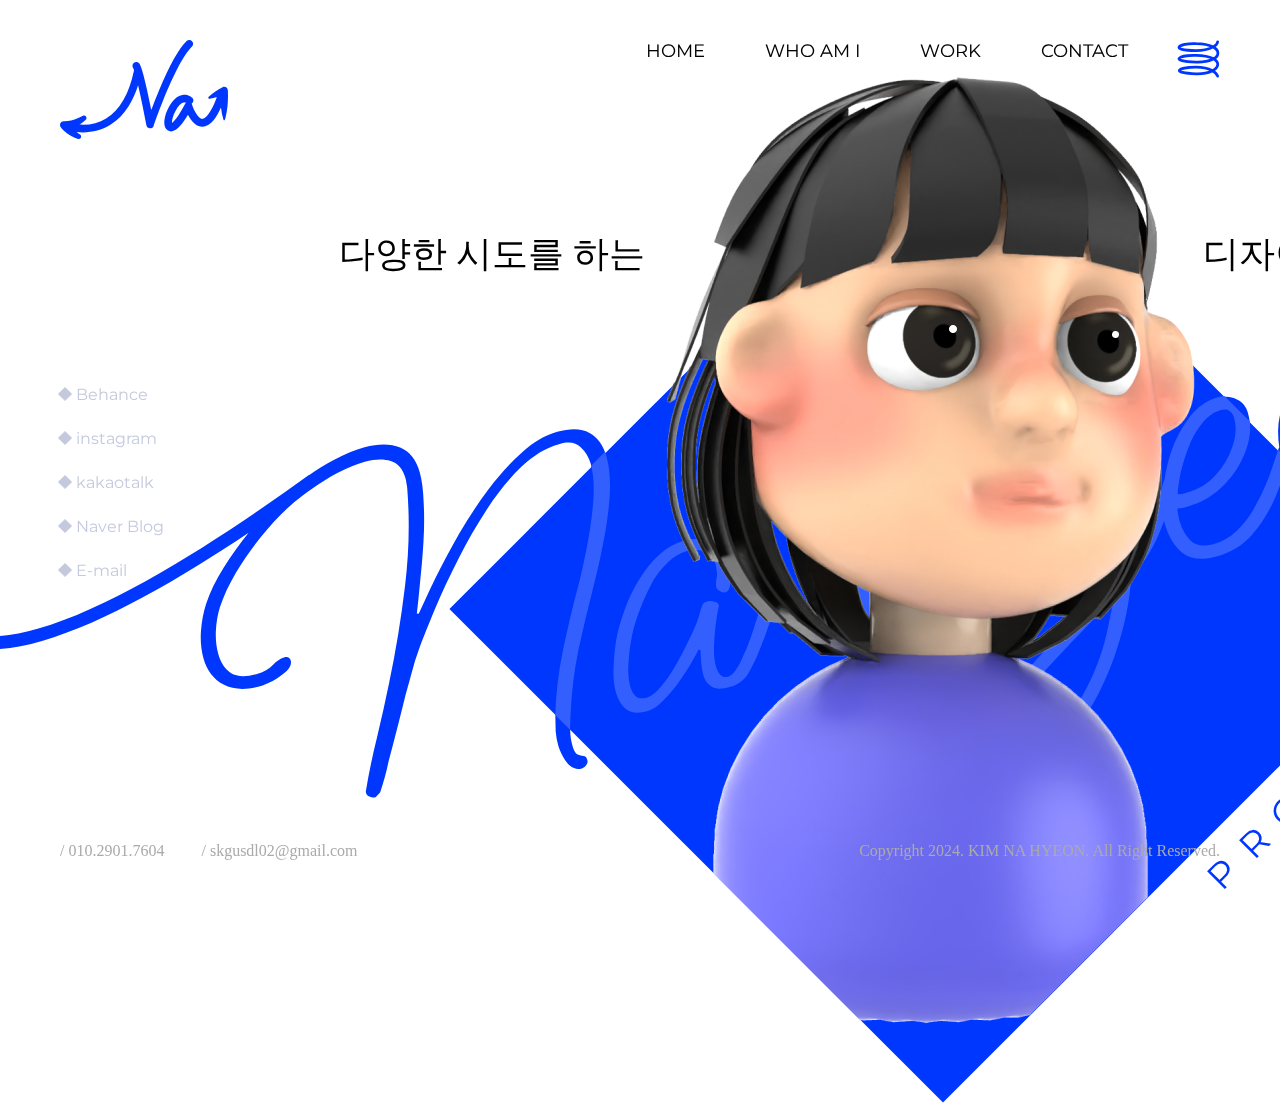
==== index.html @ 56dc8366 "Add files via upload" ====
<html lang="en">
<head>
    <meta charset="UTF-8">
    <meta name="viewport" content="width=device-width, initial-scale=1.0">
    
    <meta name="title" content="김나현-UIUX 디자인 포트폴리오">
    <meta name="description" content="디자이너 김나현입니다.">
    <meta name="author" content="김나현 KIM NA HYEON">
    <meta name="content-language" content="kr">
    <meta name="format-detection" content="telephone=no">

    <meta property="og:image" content="images/logo.png">
    <meta property="og:image:width" content="400">
    <meta property="og:image:height" content="300">
    <meta property="og:title" content="김나현-UIUX 디자인 포트폴리오">
    <meta property="og:description" content="디자이너 김나현입니다.">

    <title>Na hyeon's Portfolio</title>
    <link rel="shortcut icon" href="img/common/shortcut icon.png" type="image/x-icon">
    
    <!-- css -->
    <link href="https://unpkg.com/aos@2.3.1/dist/aos.css" rel="stylesheet">
    <link rel="stylesheet" href="css/basic.css">
    <link rel="stylesheet" href="css/common.css">
    <link rel="stylesheet" href="css/home.css">

    <!-- FONT : Montserrat-->
    <link rel="preconnect" href="https://fonts.googleapis.com">
    <link rel="preconnect" href="https://fonts.gstatic.com" crossorigin>
    <link href="https://fonts.googleapis.com/css2?family=Montserrat:ital,wght@0,100..900;1,100..900&display=swap" rel="stylesheet">

    <!-- FONT : Pretendard : css -->

    <!-- js -->
    <script src="js/jquery-3.7.1.min.js"></script>
    <script src="https://unpkg.com/aos@2.3.1/dist/aos.js"></script>
    <script src="js/common.js"></script>
    <script src="js/home.js"></script>

</head>
<body>
    <!-- AOS -->
    <script>
        AOS.init();
    </script>

    <!-- GNB -->
    <div class="gnb">
        <div class="logo">
            <a href="index.html">
                <img src="img/common/LOGO_GNB.svg" alt="logo">
            </a>
        </div>
        <div class="menu">
            <ul class="gnb-menu">
                <li><a href="HOME.html">HOME</a></li>
                <li><a href="WHOAMI.html">WHO AM I</a></li>
                <li><a href="WORK.html">WORK</a></li>
                <li><a href="Contact.html">CONTACT</a></li>
            </ul>
            <div class="ham">
                <a href="#">
                    <img src="img/common/ham.svg" alt="ham">
                </a>
            </div>
        </div>
    </div>

    <!-- sns -->
    <div class="sns">
        <ul>
            <li data-aos="fade-right" data-aos-easing="Ease-in" data-aos-duration="500">
                <div class="sns-box"></div>
                <a href="https://www.behance.net/dkrnldi4427bb">Behance</a>
            </li>
            <li data-aos="fade-right" data-aos-easing="Ease-in" data-aos-duration="700">
                <div class="sns-box"></div>
                <a href="https://www.instagram.com/be.wacky_designer/">instagram</a>
            </li>
            <li data-aos="fade-right" data-aos-easing="Ease-in" data-aos-duration="900">
                <div class="sns-box"></div>
                <a href="#">kakaotalk</a>
            </li>
            <li data-aos="fade-right" data-aos-easing="Ease-in" data-aos-duration="1100">
                <div class="sns-box"></div>
                <a href="https://blog.naver.com/beongbeong-">Naver Blog</a>
            </li>
            <li data-aos="fade-right" data-aos-easing="Ease-in" data-aos-duration="1300">
                <div class="sns-box"></div>
                <a href="mailto:skgusdl02@gmail.com">E-mail</a>
            </li>
        </ul>
    </div>

    <!-- CON -->
    <div class="con">
        <div class="txt">
            <span data-aos="fade-down" data-aos-easing="Ease-in" data-aos-duration="800">다양한 시도를 하는</span>
            <span data-aos="fade-down" data-aos-easing="Ease-in" data-aos-duration="800">디자이너 <span class="name">김나현</span>입니다.</span>
        </div>
        <div class="bg">           
            <div class="box"></div>
            <div class="port-txt">
                <span>PROTFOLIO</br>2024</span>
                <!-- <span>2024</span> -->
        </div>
            <div class="me">
                <img src="img/home/ME.png" alt="Me">
            </div>
        </div>
        <div class="line-txt-screen">
            <img src="img/home/line txt_screen.svg" alt="line">
        </div>
        <div class="line-txt">
            <img src="img/common/line txt.svg" alt="">
        </div>
    </div>

    <!-- FOOTER -->
    <div class="footer">
        <div class="left">
            <a href="tel:">/ 010.2901.7604</a>
            <a href="mailto:skgusdl02@gmail.com">/ skgusdl02@gmail.com</a>
        </div>
        <div class="right">
            <span>Copyright 2024. KIM NA HYEON. All Right Reserved.</span>
        </div>
    </div>
</body>
</html>
---- css/basic.css ----
.montserrat-uniquifier {
  font-family: "Montserrat", sans-serif;
  font-optical-sizing: auto;
  font-weight: weight;
  font-style: normal;
}

@font-face {
  font-family: "Pretendard-Regular";
  src: url("https://cdn.jsdelivr.net/gh/Project-Noonnu/noonfonts_2107@1.1/Pretendard-Regular.woff") format("woff");
  font-weight: 400;
  font-style: normal;
}
* {
  margin: 0;
  padding: 0;
  font-family: "Pretendard";
}

body {
  background-color: #fff;
  -webkit-user-select: none;
  -moz-user-select: none;
  user-select: none;
}

ul {
  list-style: none;
}

a {
  text-decoration: none;
  color: #000;
}

img {
  font-size: 0;
}

input, button {
  border-style: none;
  background: none;
}

input:focus {
  outline: none;
}/*# sourceMappingURL=basic.css.map */
---- css/common.css ----
.gnb {
  display: flex;
  justify-content: space-between;
  position: absolute;
  width: 100%;
  margin-top: 40px;
  padding: 0 60px;
  box-sizing: border-box;
  top: 0;
}
.gnb .logo a img {
  height: 99px;
}
.gnb .menu {
  display: flex;
}
.gnb .menu ul.gnb-menu {
  display: flex;
}
.gnb .menu ul.gnb-menu li {
  margin-right: 60px;
}
.gnb .menu ul.gnb-menu li:last-child {
  margin-right: 49px;
}
.gnb .menu ul.gnb-menu li:hover a {
  mix-blend-mode: normal;
  color: #0037FF;
  font-weight: 700;
}
.gnb .menu ul.gnb-menu a {
  font-size: 18px;
  font-family: "Montserrat", sans-serif;
  font-weight: 400;
  mix-blend-mode: difference;
  color: #fff;
}
.gnb .ham img {
  width: 42.9px;
  height: 38px;
}
.gnb .ham:hover {
  cursor: pointer;
}
.gnb .ham:hover img {
  transition: 0.3s;
  transform: scaleY(0.6);
}
.gnb .ham:not(:hover) img {
  transition: 0.2s;
}

.footer {
  display: flex;
  justify-content: space-between;
  width: 100%;
  padding: 0 60px;
  box-sizing: border-box;
  bottom: 0;
  padding-bottom: 40px;
  color: #aaa;
  font-weight: 300;
}
.footer .left a {
  color: #aaa;
  margin-right: 33px;
}/*# sourceMappingURL=common.css.map */
---- css/home.css ----
body {
  overflow: hidden;
  height: 100%;
}

.sns {
  position: absolute;
  padding-top: 385px;
}
.sns ul {
  padding-left: 60px;
}
.sns ul li {
  transition: 0.5s;
  display: flex;
  margin-bottom: 25px;
}
.sns ul li .sns-box {
  width: 10px;
  height: 10px;
  rotate: 45deg;
  margin-top: 4px;
  margin-right: 6px;
  background: #C4C9DD;
}
.sns ul li a {
  color: #C4C9DD;
  font-size: 16px;
  font-family: "Montserrat", sans-serif;
}
.sns ul li:hover {
  transition: 0.5s;
  padding-left: 50px;
}
.sns ul li:hover .sns-box {
  transition: 0.5s;
  background: #0037FF;
}
.sns ul li:hover a {
  transition: 0.5s;
  color: #0037FF;
  font-weight: 600;
}

.con {
  width: 100%;
  position: absolute;
  z-index: -1;
  margin-top: 118px;
}
.con .txt {
  position: absolute;
  width: 1242px;
  display: flex;
  justify-content: space-between;
  margin-top: 112px;
  padding: 0 339px;
}
.con .txt span {
  font-size: 36px;
  font-weight: 400;
}
.con .txt span.name {
  font-weight: 700;
  color: #0037ff;
}
.con .bg {
  position: relative;
}
.con .bg .box {
  width: 698px;
  height: 698px;
  background: #0037FF;
  rotate: 45deg;
  position: absolute;
  margin-top: 142px;
  margin-left: 594px;
}
.con .bg .port-txt {
  rotate: -45deg;
  position: absolute;
  text-align: right;
  margin-left: 1176px;
  margin-top: 598px;
}
.con .bg .port-txt span {
  color: #0037FF;
  font-size: 36px;
  font-weight: 400;
  font-family: "Montserrat", sans-serif;
  letter-spacing: 18px;
  line-height: 51px;
}
.con .bg .me {
  width: 987px;
  position: absolute;
  margin-top: -94px;
  margin-left: 449px;
  z-index: 1;
}
.con .line-txt-screen {
  position: relative;
  bottom: 0;
  margin-left: -95px;
  z-index: 0;
}
.con .line-txt-screen img {
  position: absolute;
  margin-top: -201px;
  width: 2163px;
  top: 0;
  -webkit-clip-path: polygon(48% 22.5%, 70.9% 78.7%, 48% 134.5%, 25.1% 78.5%);
          clip-path: polygon(48% 22.5%, 70.9% 78.7%, 48% 134.5%, 25.1% 78.5%);
}
.con .line-txt {
  position: relative;
  bottom: 0;
  margin-left: -95px;
  z-index: -1;
}
.con .line-txt img {
  position: absolute;
  margin-top: -200px;
  width: 2163px;
  top: 0;
  stroke-dasharray: 500;
}

.footer {
  position: absolute;
}/*# sourceMappingURL=home.css.map */
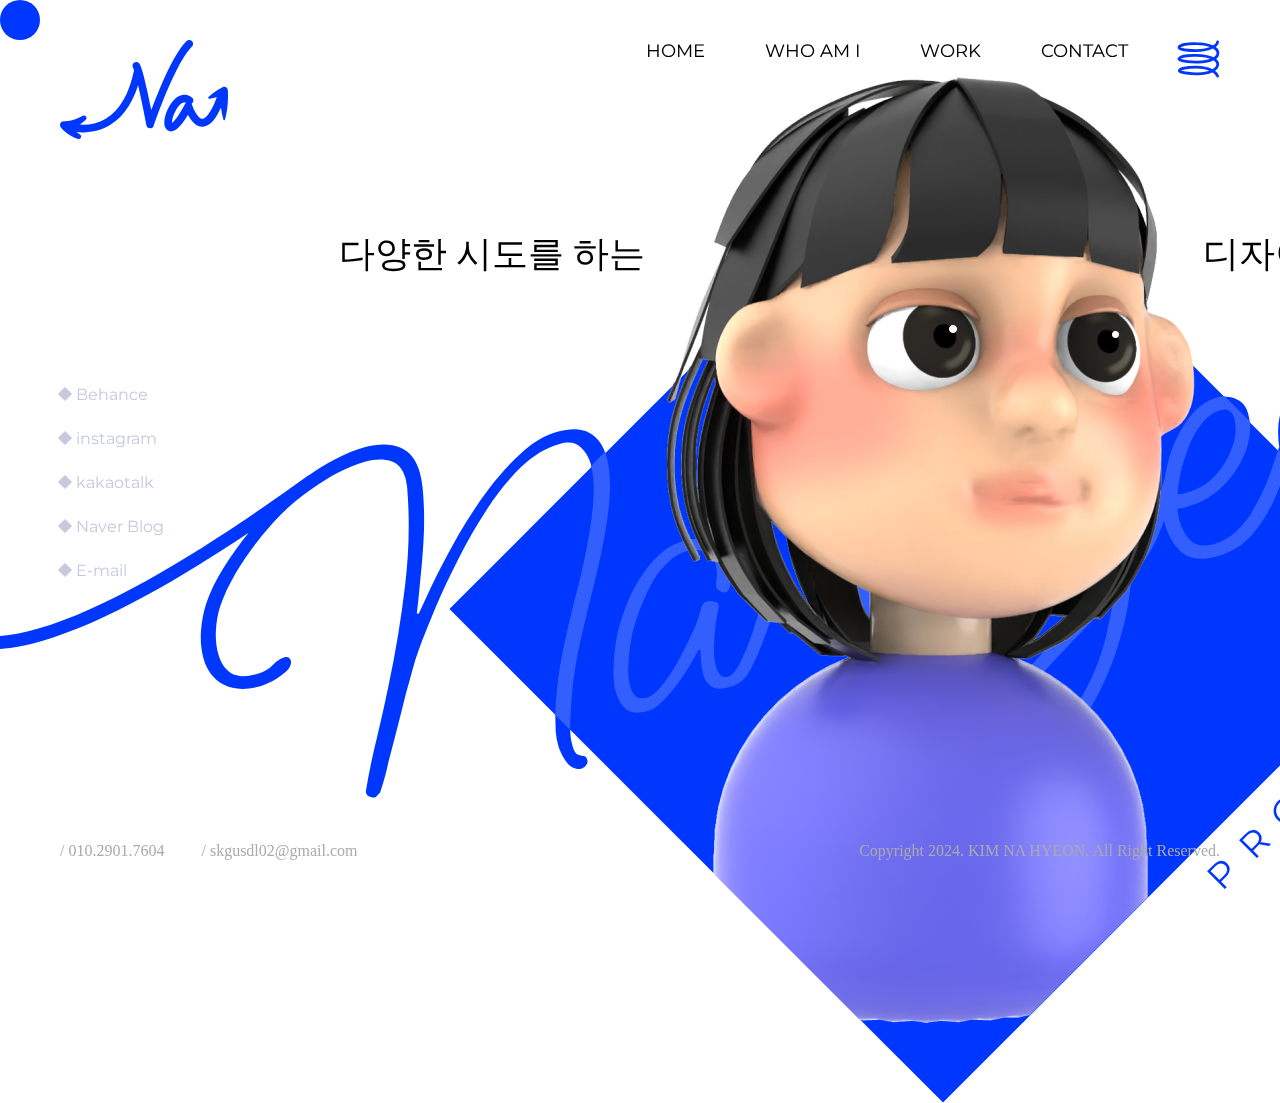
==== commit c237dd42: "Add files via upload" ====
--- a/index.html
+++ b/index.html
@@ -44,6 +44,9 @@
         AOS.init();
     </script>
 
+    <!-- 마우스 커서 -->
+    <div class="cursor"></div>
+
     <!-- GNB -->
     <div class="gnb">
         <div class="logo">
@@ -53,10 +56,10 @@
         </div>
         <div class="menu">
             <ul class="gnb-menu">
-                <li><a href="HOME.html">HOME</a></li>
-                <li><a href="WHOAMI.html">WHO AM I</a></li>
-                <li><a href="WORK.html">WORK</a></li>
-                <li><a href="Contact.html">CONTACT</a></li>
+                <li class="menu-txt"><a href="index.html">HOME</a></li>
+                <li class="menu-txt"><a href="WHOAMI.html">WHO AM I</a></li>
+                <li class="menu-txt"><a href="WORK.html">WORK</a></li>
+                <li class="menu-txt"><a href="Contact.html">CONTACT</a></li>
             </ul>
             <div class="ham">
                 <a href="#">
--- a/css/common.css
+++ b/css/common.css
@@ -1,3 +1,21 @@
+.cursor {
+  position: absolute;
+  top: 0;
+  left: 0;
+  width: 40px;
+  height: 40px;
+  background-color: #FFC800;
+  border-radius: 50%;
+  z-index: 9999;
+  pointer-events: none;
+  transition: transform 200ms ease-out;
+  mix-blend-mode: difference;
+}
+
+.cursor.cursor_expand {
+  transform: scale(1.5);
+}
+
 .gnb {
   display: flex;
   justify-content: space-between;
